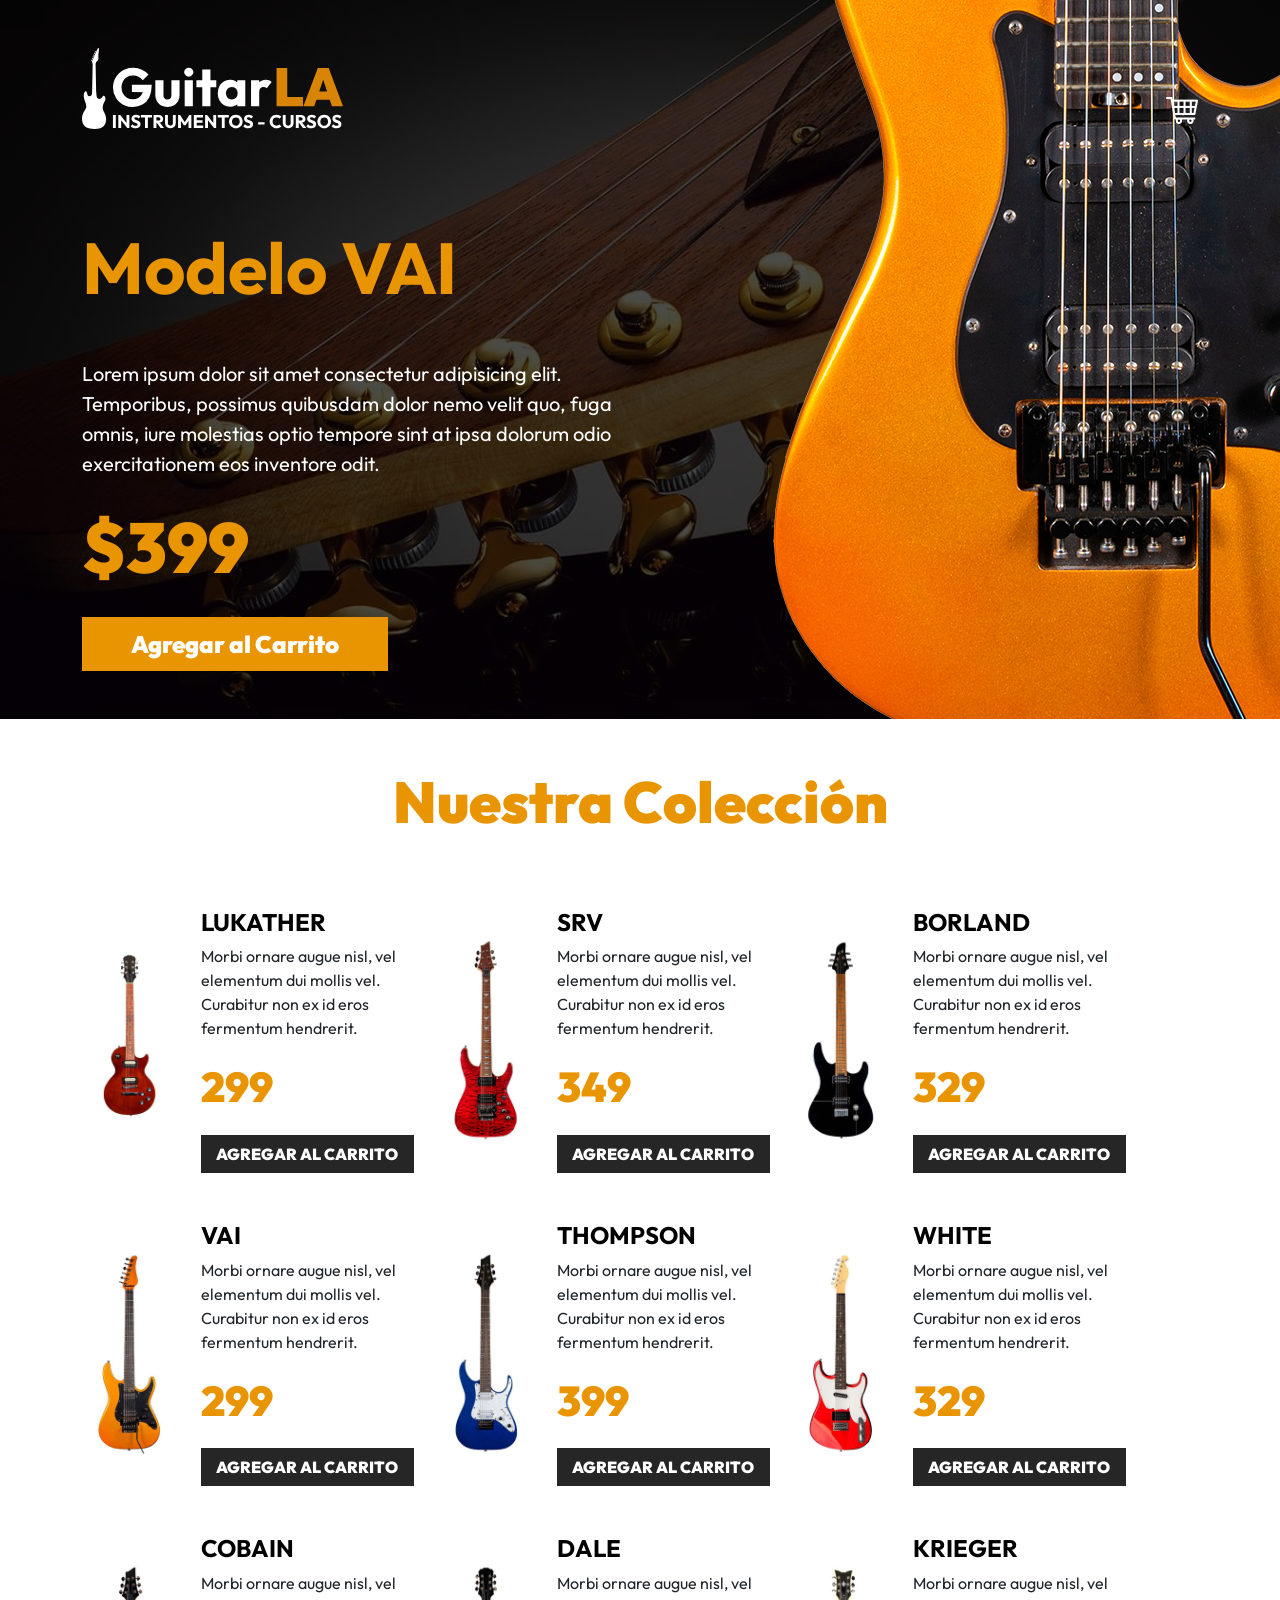
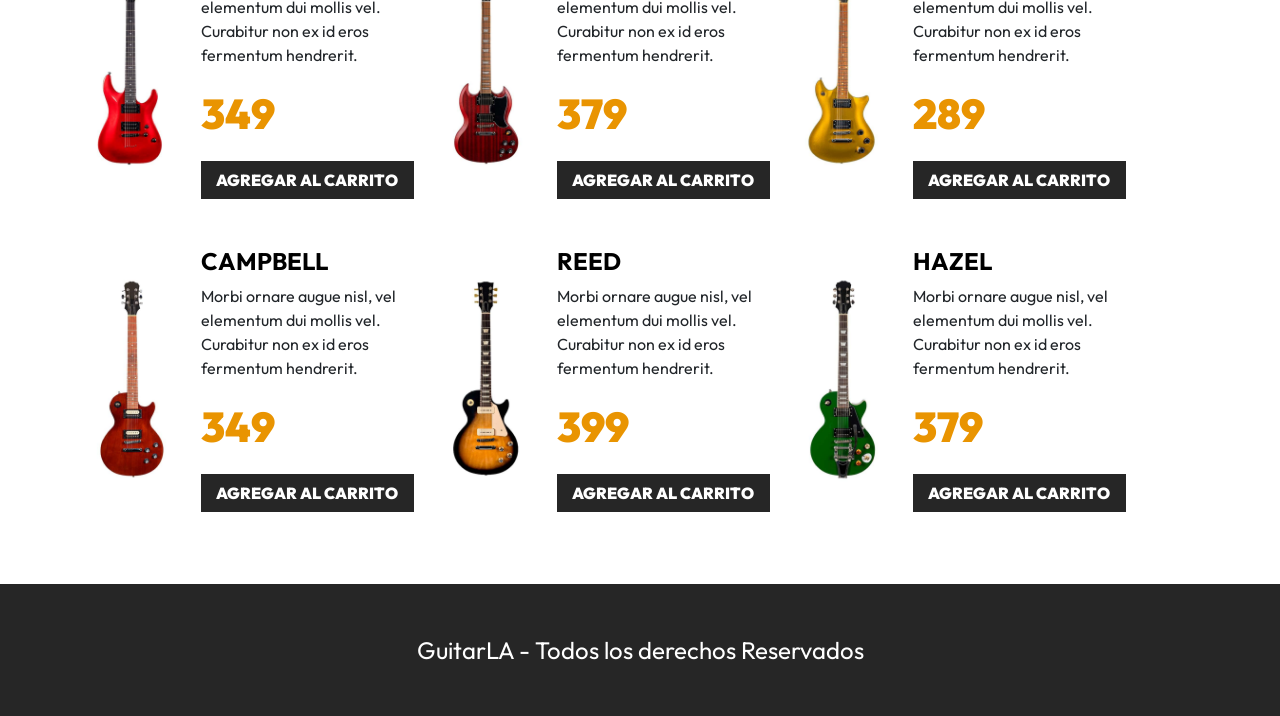
==== GuitarsApp/index.html @ dcee27e7 "01 Load guitars" ====
<!DOCTYPE html>
<html lang="es">

<head>
    <meta charset="UTF-8">
    <meta http-equiv="X-UA-Compatible" content="IE=edge">
    <meta name="viewport" content="width=device-width, initial-scale=1.0">
    <title>GuitarLA</title>
    <link rel="preconnect" href="https://fonts.googleapis.com">
    <link rel="preconnect" href="https://fonts.gstatic.com" crossorigin>
    <link href="https://fonts.googleapis.com/css2?family=Outfit:wght@400;700;900&display=swap" rel="stylesheet">
    <link rel="stylesheet" href="./css/style.css">
</head>

<body>
    <header class="py-5 header">
        <div class="container-xl">
            <div class="row justify-content-center justify-content-md-between">
                <div class="col-8 col-md-3">
                    <a href="./index.html">
                        <img class="img-fluid" src="./img/logo.svg" alt="imagen logo">
                    </a>
                </div>
                <nav class="col-md-6 a mt-5 d-flex align-items-start justify-content-end">
                    <div class="carrito">
                        <img class="img-fluid" src="./img/carrito.png" alt="imagen carrito" />

                        <div id="carrito" class="bg-white p-3">
                            <p class="text-center">El carrito esta vacio</p>
                            <table class="w-100 table">
                                <thead>
                                    <tr>
                                        <th>Imagen</th>
                                        <th>Nombre</th>
                                        <th>Precio</th>
                                        <th>Cantidad</th>
                                        <th></th>
                                    </tr>
                                </thead>
                                <tbody>
                                    <tr>
                                        <td>
                                            <img class="img-fluid" src="./img/guitarra_02.jpg" alt="imagen guitarra">
                                        </td>
                                        <td>SRV</td>
                                        <td class="fw-bold">
                                            $299
                                        </td>
                                        <td class="flex align-items-start gap-4">
                                            <button type="button" class="btn btn-dark">
                                                -
                                            </button>
                                            1
                                            <button type="button" class="btn btn-dark">
                                                +
                                            </button>
                                        </td>
                                        <td>
                                            <button class="btn btn-danger" type="button">
                                                X
                                            </button>
                                        </td>
                                    </tr>
                                </tbody>
                            </table>

                            <p class="text-end">Total pagar: <span class="fw-bold">$899</span></p>
                            <button class="btn btn-dark w-100 mt-3 p-2">Vaciar Carrito</button>
                        </div>
                    </div>
                </nav>
            </div><!--.row-->

            <div class="row mt-5">
                <div class="col-md-6 text-center text-md-start pt-5">
                    <h1 class="display-2 fw-bold">Modelo VAI</h1>
                    <p class="mt-5 fs-5 text-white">Lorem ipsum dolor sit amet consectetur adipisicing elit. Temporibus,
                        possimus quibusdam dolor nemo velit quo, fuga omnis, iure molestias optio tempore sint at ipsa
                        dolorum odio exercitationem eos inventore odit.</p>
                    <p class="text-primary fs-1 fw-black">$399</p>
                    <button type="button" class="btn fs-4 bg-primary text-white py-2 px-5">Agregar al Carrito</button>
                </div>
            </div>
        </div>

        <img class="header-guitarra" src="./img/header_guitarra.png" alt="imagen header">
    </header>

    <main class="container-xl mt-5">
        <h2 class="text-center">Nuestra Colección</h2>

        <div class="row mt-5">
        </div>
    </main>


    <footer class="bg-dark mt-5 py-5">
        <div class="container-xl">
            <p class="text-white text-center fs-4 mt-4 m-md-0">GuitarLA - Todos los derechos Reservados</p>
        </div>
    </footer>
    <script src="./js/app.js" type="module"></script>
</body>

</html>
---- GuitarsApp/css/style.css ----
@charset "UTF-8";





.fw-black {
  font-weight: 900;
}

.btn-dark {
  text-transform: uppercase;
}

.carrito {
  background-color: transparent;
  border: none;
  max-width: 2rem;
  position: relative;
  z-index: 100;
}

.carrito #carrito {
  display: none;
  position: absolute;
}

.carrito:hover #carrito {
  display: block;
  background-color: white;
  padding: 10px;
  height: fit-content;
  min-width: 350px;
  width: fit-content;
  top: 100%;
  right: 0;
  left: unset;
  margin-left: unset;
  margin-right: unset;
}

#carrito img {
  width: 30px;
}

#carrito .btn-danger {
  font-size: 10px;
  border-radius: 50%;
  padding: 5px 9px;
}

#carrito .btn-dark {
  padding: 0 2px;
  margin: 0 3px;
}
.m-0 {
  margin: 0;
}
/*!
 * Bootstrap  v5.2.3 (https://getbootstrap.com/)
 * Copyright 2011-2022 The Bootstrap Authors
 * Copyright 2011-2022 Twitter, Inc.
 * Licensed under MIT (https://github.com/twbs/bootstrap/blob/main/LICENSE)
 */
:root {
  --bs-blue: #0d6efd;
  --bs-indigo: #6610f2;
  --bs-purple: #6f42c1;
  --bs-pink: #d63384;
  --bs-red: #dc3545;
  --bs-orange: #fd7e14;
  --bs-yellow: #ffc107;
  --bs-green: #198754;
  --bs-teal: #20c997;
  --bs-cyan: #0dcaf0;
  --bs-black: #000;
  --bs-white: #FFF;
  --bs-gray: #6c757d;
  --bs-gray-dark: #343a40;
  --bs-gray-100: #f8f9fa;
  --bs-gray-200: #e9ecef;
  --bs-gray-300: #dee2e6;
  --bs-gray-400: #ced4da;
  --bs-gray-500: #adb5bd;
  --bs-gray-600: #6c757d;
  --bs-gray-700: #495057;
  --bs-gray-800: #343a40;
  --bs-gray-900: #212529;
  --bs-primary: #e99401;
  --bs-secondary: #6c757d;
  --bs-success: #198754;
  --bs-info: #0dcaf0;
  --bs-warning: #ffc107;
  --bs-danger: #dc3545;
  --bs-light: #f8f9fa;
  --bs-dark: #262626;
  --bs-primary-rgb: 233, 148, 1;
  --bs-secondary-rgb: 108, 117, 125;
  --bs-success-rgb: 25, 135, 84;
  --bs-info-rgb: 13, 202, 240;
  --bs-warning-rgb: 255, 193, 7;
  --bs-danger-rgb: 220, 53, 69;
  --bs-light-rgb: 248, 249, 250;
  --bs-dark-rgb: 38, 38, 38;
  --bs-white-rgb: 255, 255, 255;
  --bs-black-rgb: 0, 0, 0;
  --bs-body-color-rgb: 33, 37, 41;
  --bs-body-bg-rgb: 255, 255, 255;
  --bs-font-sans-serif: system-ui, -apple-system, "Segoe UI", Roboto, "Helvetica Neue", "Noto Sans", "Liberation Sans", Arial, sans-serif, "Apple Color Emoji", "Segoe UI Emoji", "Segoe UI Symbol", "Noto Color Emoji";
  --bs-font-monospace: SFMono-Regular, Menlo, Monaco, Consolas, "Liberation Mono", "Courier New", monospace;
  --bs-gradient: linear-gradient(180deg, rgba(255, 255, 255, 0.15), rgba(255, 255, 255, 0));
  --bs-body-font-family: Outfit, sans-serif;
  --bs-body-font-size: 1rem;
  --bs-body-font-weight: 400;
  --bs-body-line-height: 1.5;
  --bs-body-color: #212529;
  --bs-body-bg: #FFF;
  --bs-border-width: 1px;
  --bs-border-style: solid;
  --bs-border-color: #dee2e6;
  --bs-border-color-translucent: rgba(0, 0, 0, 0.175);
  --bs-border-radius: 0.375rem;
  --bs-border-radius-sm: 0.25rem;
  --bs-border-radius-lg: 0.5rem;
  --bs-border-radius-xl: 1rem;
  --bs-border-radius-2xl: 2rem;
  --bs-border-radius-pill: 50rem;
  --bs-link-color: #FFF;
  --bs-link-hover-color: #FFF;
  --bs-code-color: #d63384;
  --bs-highlight-bg: #fff3cd;
}

*,
*::before,
*::after {
  box-sizing: border-box;
}

@media (prefers-reduced-motion: no-preference) {
  :root {
    scroll-behavior: smooth;
  }
}

body {
  margin: 0;
  font-family: var(--bs-body-font-family);
  font-size: var(--bs-body-font-size);
  font-weight: var(--bs-body-font-weight);
  line-height: var(--bs-body-line-height);
  color: var(--bs-body-color);
  text-align: var(--bs-body-text-align);
  background-color: var(--bs-body-bg);
  -webkit-text-size-adjust: 100%;
  -webkit-tap-highlight-color: rgba(0, 0, 0, 0);
}

 h3, .h3, h2, .h2, h1, .h1 {
  margin-top: 0;
  margin-bottom: 0.5rem;
  font-family: "Outfit", sans-serif;
  font-weight: 900;
  line-height: 1.2;
  color: #e99401;
}

h1, .h1 {
  font-size: calc(1.565rem + 3.78vw);
}
@media (min-width: 1200px) {
  h1, .h1 {
    font-size: 4.4rem;
  }
}

h2, .h2 {
  font-size: calc(1.485rem + 2.82vw);
}
@media (min-width: 1200px) {
  h2, .h2 {
    font-size: 3.6rem;
  }
}

h3, .h3 {
  font-size: calc(1.385rem + 1.62vw);
}
@media (min-width: 1200px) {
  h3, .h3 {
    font-size: 2.6rem;
  }
}

p {
  margin-top: 0;
  margin-bottom: 1rem;
}

a {
  color: var(--bs-link-color);
  text-decoration: none;
}
a:hover {
  color: var(--bs-link-hover-color);
}

a:not([href]):not([class]), a:not([href]):not([class]):hover {
  color: inherit;
  text-decoration: none;
}

img,
svg {
  vertical-align: middle;
}

table {
  caption-side: bottom;
  border-collapse: collapse;
}

th {
  text-align: inherit;
  text-align: -webkit-match-parent;
}

thead,
tbody,
tr,
td,
th {
  border-color: inherit;
  border-style: solid;
  border-width: 0;
}

button {
  border-radius: 0;
}

button:focus:not(:focus-visible) {
  outline: 0;
}


button {
  margin: 0;
  font-family: inherit;
  font-size: inherit;
  line-height: inherit;
}

button {
  text-transform: none;
}

button,
[type=button] {
  -webkit-appearance: button;
}
button:not(:disabled),
[type=button]:not(:disabled) {
  cursor: pointer;
}

::-moz-focus-inner {
  padding: 0;
  border-style: none;
}

::-webkit-datetime-edit-fields-wrapper,
::-webkit-datetime-edit-text,
::-webkit-datetime-edit-minute,
::-webkit-datetime-edit-hour-field,
::-webkit-datetime-edit-day-field,
::-webkit-datetime-edit-month-field,
::-webkit-datetime-edit-year-field {
  padding: 0;
}

::-webkit-inner-spin-button {
  height: auto;
}

/* rtl:raw:
[type="tel"],
[type="url"],
[type="email"],
[type="number"] {
  direction: ltr;
}
*/
::-webkit-search-decoration {
  -webkit-appearance: none;
}

::-webkit-color-swatch-wrapper {
  padding: 0;
}

::file-selector-button {
  font: inherit;
  -webkit-appearance: button;
}

.display-2 {
  font-size: calc(1.575rem + 3.9vw);
  font-weight: 300;
  line-height: 1.2;
}
@media (min-width: 1200px) {
  .display-2 {
    font-size: 4.5rem;
  }
}

.img-fluid {
  max-width: 100%;
  height: auto;
}


.container-xl {
  --bs-gutter-x: 1.5rem;
  --bs-gutter-y: 0;
  width: 100%;
  padding-right: calc(var(--bs-gutter-x) * 0.5);
  padding-left: calc(var(--bs-gutter-x) * 0.5);
  margin-right: auto;
  margin-left: auto;
}
@media (min-width: 1200px) {
  .container-xl {
    max-width: 1140px;
  }
}
@media (min-width: 1400px) {
   .container-xl {
    max-width: 1320px;
  }
}
.row {
  --bs-gutter-x: 1.5rem;
  --bs-gutter-y: 0;
  display: flex;
  flex-wrap: wrap;
  margin-top: calc(-1 * var(--bs-gutter-y));
  margin-right: calc(-0.5 * var(--bs-gutter-x));
  margin-left: calc(-0.5 * var(--bs-gutter-x));
}
.row > * {
  flex-shrink: 0;
  width: 100%;
  max-width: 100%;
  padding-right: calc(var(--bs-gutter-x) * 0.5);
  padding-left: calc(var(--bs-gutter-x) * 0.5);
  margin-top: var(--bs-gutter-y);
}

.col-4 {
  flex: 0 0 auto;
  width: 33.33333333%;
}

.col-8 {
  flex: 0 0 auto;
  width: 66.66666667%;
}
@media (min-width: 768px) {
  .col-md-3 {
    flex: 0 0 auto;
    width: 25%;
  }
  .col-md-6 {
    flex: 0 0 auto;
    width: 50%;
  }
}
@media (min-width: 992px) {
  .col-lg-4 {
    flex: 0 0 auto;
    width: 33.33333333%;
  }
}
.table {
  --bs-table-color: var(--bs-body-color);
  --bs-table-bg: transparent;
  --bs-table-border-color: var(--bs-border-color);
  --bs-table-accent-bg: transparent;
  --bs-table-striped-color: var(--bs-body-color);
  --bs-table-striped-bg: rgba(0, 0, 0, 0.05);
  --bs-table-active-color: var(--bs-body-color);
  --bs-table-active-bg: rgba(0, 0, 0, 0.1);
  --bs-table-hover-color: var(--bs-body-color);
  --bs-table-hover-bg: rgba(0, 0, 0, 0.075);
  width: 100%;
  margin-bottom: 1rem;
  color: var(--bs-table-color);
  vertical-align: top;
  border-color: var(--bs-table-border-color);
}
.table > :not(caption) > * > * {
  padding: 0.5rem 0.5rem;
  background-color: var(--bs-table-bg);
  border-bottom-width: 1px;
  box-shadow: inset 0 0 0 9999px var(--bs-table-accent-bg);
}
.table > tbody {
  vertical-align: inherit;
}
.table > thead {
  vertical-align: bottom;
}

.btn {
  --bs-btn-padding-x: 0.75rem;
  --bs-btn-padding-y: 0.375rem;
  --bs-btn-font-family: ;
  --bs-btn-font-size: 1rem;
  --bs-btn-font-weight: 900;
  --bs-btn-line-height: 1.5;
  --bs-btn-color: #212529;
  --bs-btn-bg: transparent;
  --bs-btn-border-width: 1px;
  --bs-btn-border-color: transparent;
  --bs-btn-border-radius: 0;
  --bs-btn-hover-border-color: transparent;
  --bs-btn-box-shadow: inset 0 1px 0 rgba(255, 255, 255, 0.15), 0 1px 1px rgba(0, 0, 0, 0.075);
  --bs-btn-disabled-opacity: 0.65;
  --bs-btn-focus-box-shadow: 0 0 0 0.25rem rgba(var(--bs-btn-focus-shadow-rgb), .5);
  display: inline-block;
  padding: var(--bs-btn-padding-y) var(--bs-btn-padding-x);
  font-family: var(--bs-btn-font-family);
  font-size: var(--bs-btn-font-size);
  font-weight: var(--bs-btn-font-weight);
  line-height: var(--bs-btn-line-height);
  color: var(--bs-btn-color);
  text-align: center;
  vertical-align: middle;
  cursor: pointer;
  user-select: none;
  border: var(--bs-btn-border-width) solid var(--bs-btn-border-color);
  border-radius: var(--bs-btn-border-radius);
  background-color: var(--bs-btn-bg);
  transition: color 0.15s ease-in-out, background-color 0.15s ease-in-out, border-color 0.15s ease-in-out, box-shadow 0.15s ease-in-out;
}
@media (prefers-reduced-motion: reduce) {
  .btn {
    transition: none;
  }
}
.btn:hover {
  color: var(--bs-btn-hover-color);
  background-color: var(--bs-btn-hover-bg);
  border-color: var(--bs-btn-hover-border-color);
}
.btn:focus-visible {
  color: var(--bs-btn-hover-color);
  background-color: var(--bs-btn-hover-bg);
  border-color: var(--bs-btn-hover-border-color);
  outline: 0;
  box-shadow: var(--bs-btn-focus-box-shadow);
}
 :not(.btn-check) + .btn:active, .btn:first-child:active {
  color: var(--bs-btn-active-color);
  background-color: var(--bs-btn-active-bg);
  border-color: var(--bs-btn-active-border-color);
}
 :not(.btn-check) + .btn:active:focus-visible, .btn:first-child:active:focus-visible {
  box-shadow: var(--bs-btn-focus-box-shadow);
}
.btn:disabled {
  color: var(--bs-btn-disabled-color);
  pointer-events: none;
  background-color: var(--bs-btn-disabled-bg);
  border-color: var(--bs-btn-disabled-border-color);
  opacity: var(--bs-btn-disabled-opacity);
}

.btn-danger {
  --bs-btn-color: #FFF;
  --bs-btn-bg: #dc3545;
  --bs-btn-border-color: #dc3545;
  --bs-btn-hover-color: #FFF;
  --bs-btn-hover-bg: #bb2d3b;
  --bs-btn-hover-border-color: #b02a37;
  --bs-btn-focus-shadow-rgb: 225, 83, 97;
  --bs-btn-active-color: #FFF;
  --bs-btn-active-bg: #b02a37;
  --bs-btn-active-border-color: #a52834;
  --bs-btn-active-shadow: inset 0 3px 5px rgba(0, 0, 0, 0.125);
  --bs-btn-disabled-color: #FFF;
  --bs-btn-disabled-bg: #dc3545;
  --bs-btn-disabled-border-color: #dc3545;
}

.btn-dark {
  --bs-btn-color: #FFF;
  --bs-btn-bg: #262626;
  --bs-btn-border-color: #262626;
  --bs-btn-hover-color: #FFF;
  --bs-btn-hover-bg: #474747;
  --bs-btn-hover-border-color: #3c3c3c;
  --bs-btn-focus-shadow-rgb: 71, 71, 71;
  --bs-btn-active-color: #FFF;
  --bs-btn-active-bg: #515151;
  --bs-btn-active-border-color: #3c3c3c;
  --bs-btn-active-shadow: inset 0 3px 5px rgba(0, 0, 0, 0.125);
  --bs-btn-disabled-color: #FFF;
  --bs-btn-disabled-bg: #262626;
  --bs-btn-disabled-border-color: #262626;
}

.nav {
  --bs-nav-link-padding-x: 1rem;
  --bs-nav-link-padding-y: 0.5rem;
  --bs-nav-link-font-weight: ;
  --bs-nav-link-color: var(--bs-link-color);
  --bs-nav-link-hover-color: var(--bs-link-hover-color);
  --bs-nav-link-disabled-color: #6c757d;
  display: flex;
  flex-wrap: wrap;
  padding-left: 0;
  margin-bottom: 0;
  list-style: none;
}

@keyframes progress-bar-stripes {
  0% {
    background-position-x: 1rem;
  }
}

/* rtl:begin:ignore */

/* rtl:end:ignore */

/* rtl:begin:ignore */

/* rtl:end:ignore */

/* rtl:begin:ignore */

/* rtl:end:ignore */

/* rtl:begin:ignore */

/* rtl:end:ignore */

/* rtl:options: {
  "autoRename": true,
  "stringMap":[ {
    "name"    : "prev-next",
    "search"  : "prev",
    "replace" : "next"
  } ]
} */

@keyframes spinner-border {
  to {
    transform: rotate(360deg) /* rtl:ignore */;
  }
}

@keyframes spinner-grow {
  0% {
    transform: scale(0);
  }
  50% {
    opacity: 1;
    transform: none;
  }
}

@keyframes placeholder-glow {
  50% {
    opacity: 0.2;
  }
}

@keyframes placeholder-wave {
  100% {
    mask-position: -200% 0%;
  }
}

.d-flex {
  display: flex !important;
}

.w-100 {
  width: 100% !important;
}

.justify-content-end {
  justify-content: flex-end !important;
}

.justify-content-center {
  justify-content: center !important;
}

.align-items-start {
  align-items: flex-start !important;
}

.align-items-center {
  align-items: center !important;
}

.my-4 {
  margin-top: 1.5rem !important;
  margin-bottom: 1.5rem !important;
}

.mt-3 {
  margin-top: 1rem !important;
}

.mt-4 {
  margin-top: 1.5rem !important;
}

.mt-5 {
  margin-top: 3rem !important;
}

.p-2 {
  padding: 0.5rem !important;
}

.p-3 {
  padding: 1rem !important;
}

.px-5 {
  padding-right: 3rem !important;
  padding-left: 3rem !important;
}

.py-2 {
  padding-top: 0.5rem !important;
  padding-bottom: 0.5rem !important;
}

.py-5 {
  padding-top: 3rem !important;
  padding-bottom: 3rem !important;
}

.pt-5 {
  padding-top: 3rem !important;
}

.gap-4 {
  gap: 1.5rem !important;
}

.fs-1 {
  font-size: calc(1.565rem + 3.78vw) !important;
}

.fs-3 {
  font-size: calc(1.385rem + 1.62vw) !important;
}

.fs-4 {
  font-size: calc(1.275rem + 0.3vw) !important;
}

.fs-5 {
  font-size: 1.25rem !important;
}

.fw-bold {
  font-weight: 700 !important;
}

.text-end {
  text-align: right !important;
}

.text-center {
  text-align: center !important;
}

.text-uppercase {
  text-transform: uppercase !important;
}

/* rtl:begin:remove */

/* rtl:end:remove */
.text-primary {
  --bs-text-opacity: 1;
  color: rgba(var(--bs-primary-rgb), var(--bs-text-opacity)) !important;
}

.text-black {
  --bs-text-opacity: 1;
  color: rgba(var(--bs-black-rgb), var(--bs-text-opacity)) !important;
}

.text-white {
  --bs-text-opacity: 1;
  color: rgba(var(--bs-white-rgb), var(--bs-text-opacity)) !important;
}

.bg-primary {
  --bs-bg-opacity: 1;
  background-color: rgba(var(--bs-primary-rgb), var(--bs-bg-opacity)) !important;
}

.bg-dark {
  --bs-bg-opacity: 1;
  background-color: rgba(var(--bs-dark-rgb), var(--bs-bg-opacity)) !important;
}

.bg-white {
  --bs-bg-opacity: 1;
  background-color: rgba(var(--bs-white-rgb), var(--bs-bg-opacity)) !important;
}
@media (min-width: 768px) {
  .justify-content-md-between {
    justify-content: space-between !important;
  }
  .m-md-0 {
    margin: 0 !important;
  }
  .text-md-start {
    text-align: left !important;
  }
}
@media (min-width: 1200px) {
  .fs-1 {
    font-size: 4.4rem !important;
  }
  .fs-3 {
    font-size: 2.6rem !important;
  }
  .fs-4 {
    font-size: 1.5rem !important;
  }
}
@keyframes animarImagen {
  0% {
    opacity: 0;
    transform: translateX(-10rem);
  }
  50% {
    opacity: 0;
  }
  100% {
    opacity: 1;
    transform: translateX(0);
  }
}
.header {
  background-image: linear-gradient(to right, rgba(0, 0, 0, 0.7), rgba(0, 0, 0, 0.7)), url("../img/header.jpg");
  /** TODO: Eliminar la sig linea **/
  background-image: linear-gradient(to right, rgba(0, 0, 0, 0.7), rgba(0, 0, 0, 0.7)), url("../img/header.jpg");
  background-position: 50%;
  background-size: cover;
  position: relative;
}
.header .header-guitarra {
  display: none;
}
@media (min-width: 992px) {
  .header .header-guitarra {
    display: block;
    position: absolute;
    right: 0;
    bottom: 0;
    animation-duration: 1s;
    animation-delay: 0s;
    animation-timing-function: ease-in-out;
    animation-name: animarImagen;
    z-index: 10;
  }
}
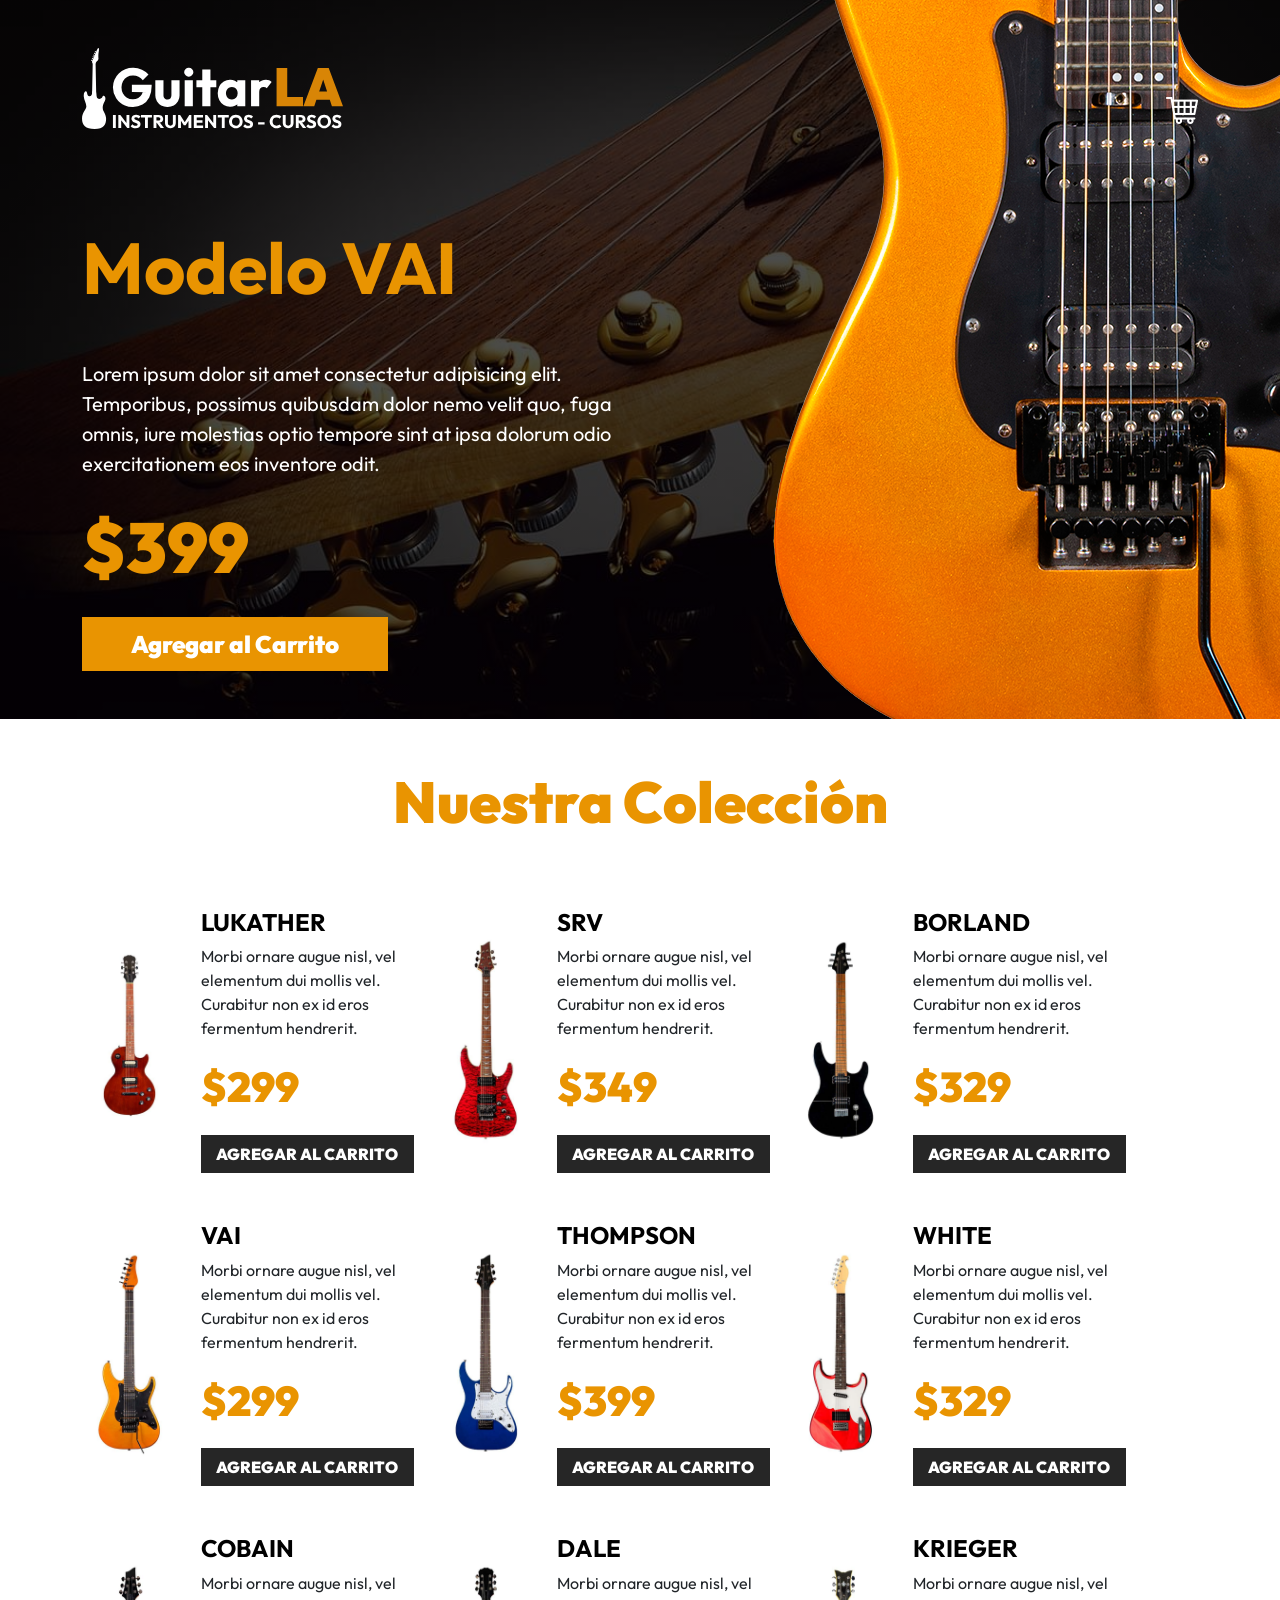
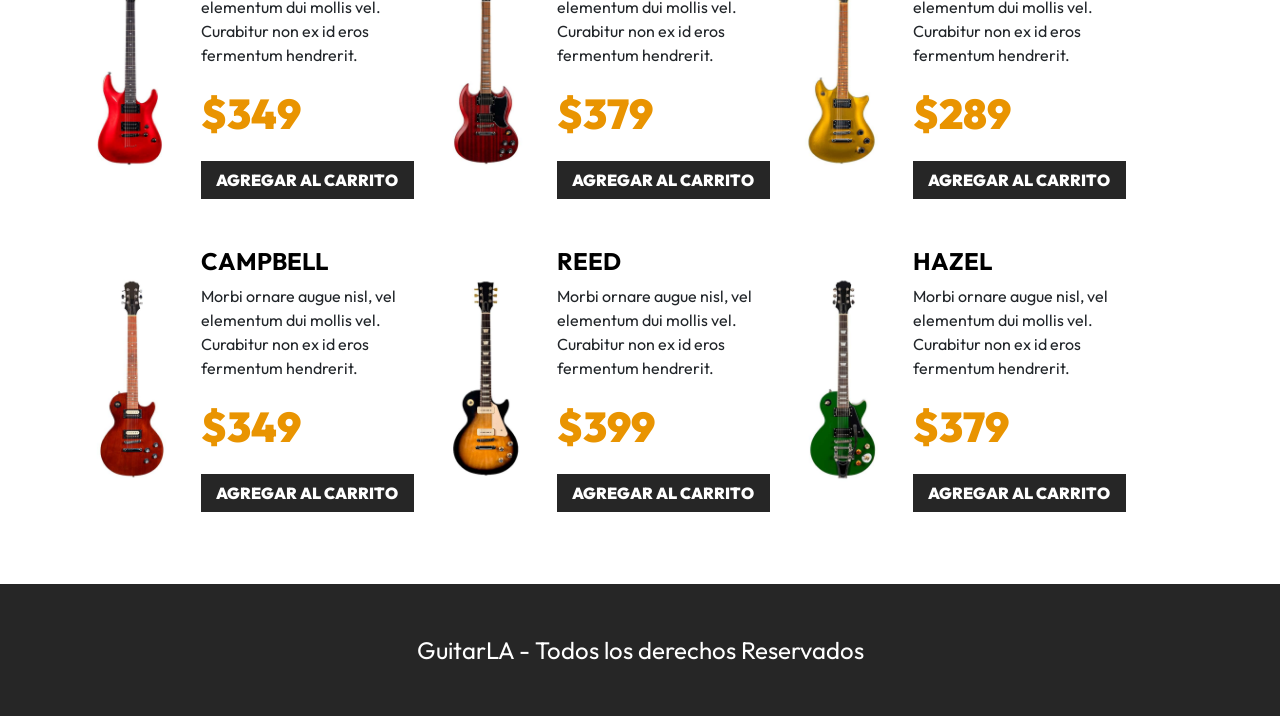
==== commit c989f8b5: "01 Load guitars" ====
--- a/GuitarsApp/index.html
+++ b/GuitarsApp/index.html
@@ -78,7 +78,13 @@
                         possimus quibusdam dolor nemo velit quo, fuga omnis, iure molestias optio tempore sint at ipsa
                         dolorum odio exercitationem eos inventore odit.</p>
                     <p class="text-primary fs-1 fw-black">$399</p>
-                    <button type="button" class="btn fs-4 bg-primary text-white py-2 px-5">Agregar al Carrito</button>
+
+                    <button
+                    data-id="${guitarra.id}"
+                    onclick="alert('Producto agregado al carrito')"
+                    type="button"
+                     class="btn fs-4 bg-primary text-white py-2 px-5"
+                    >Agregar al Carrito</button>
                 </div>
             </div>
         </div>
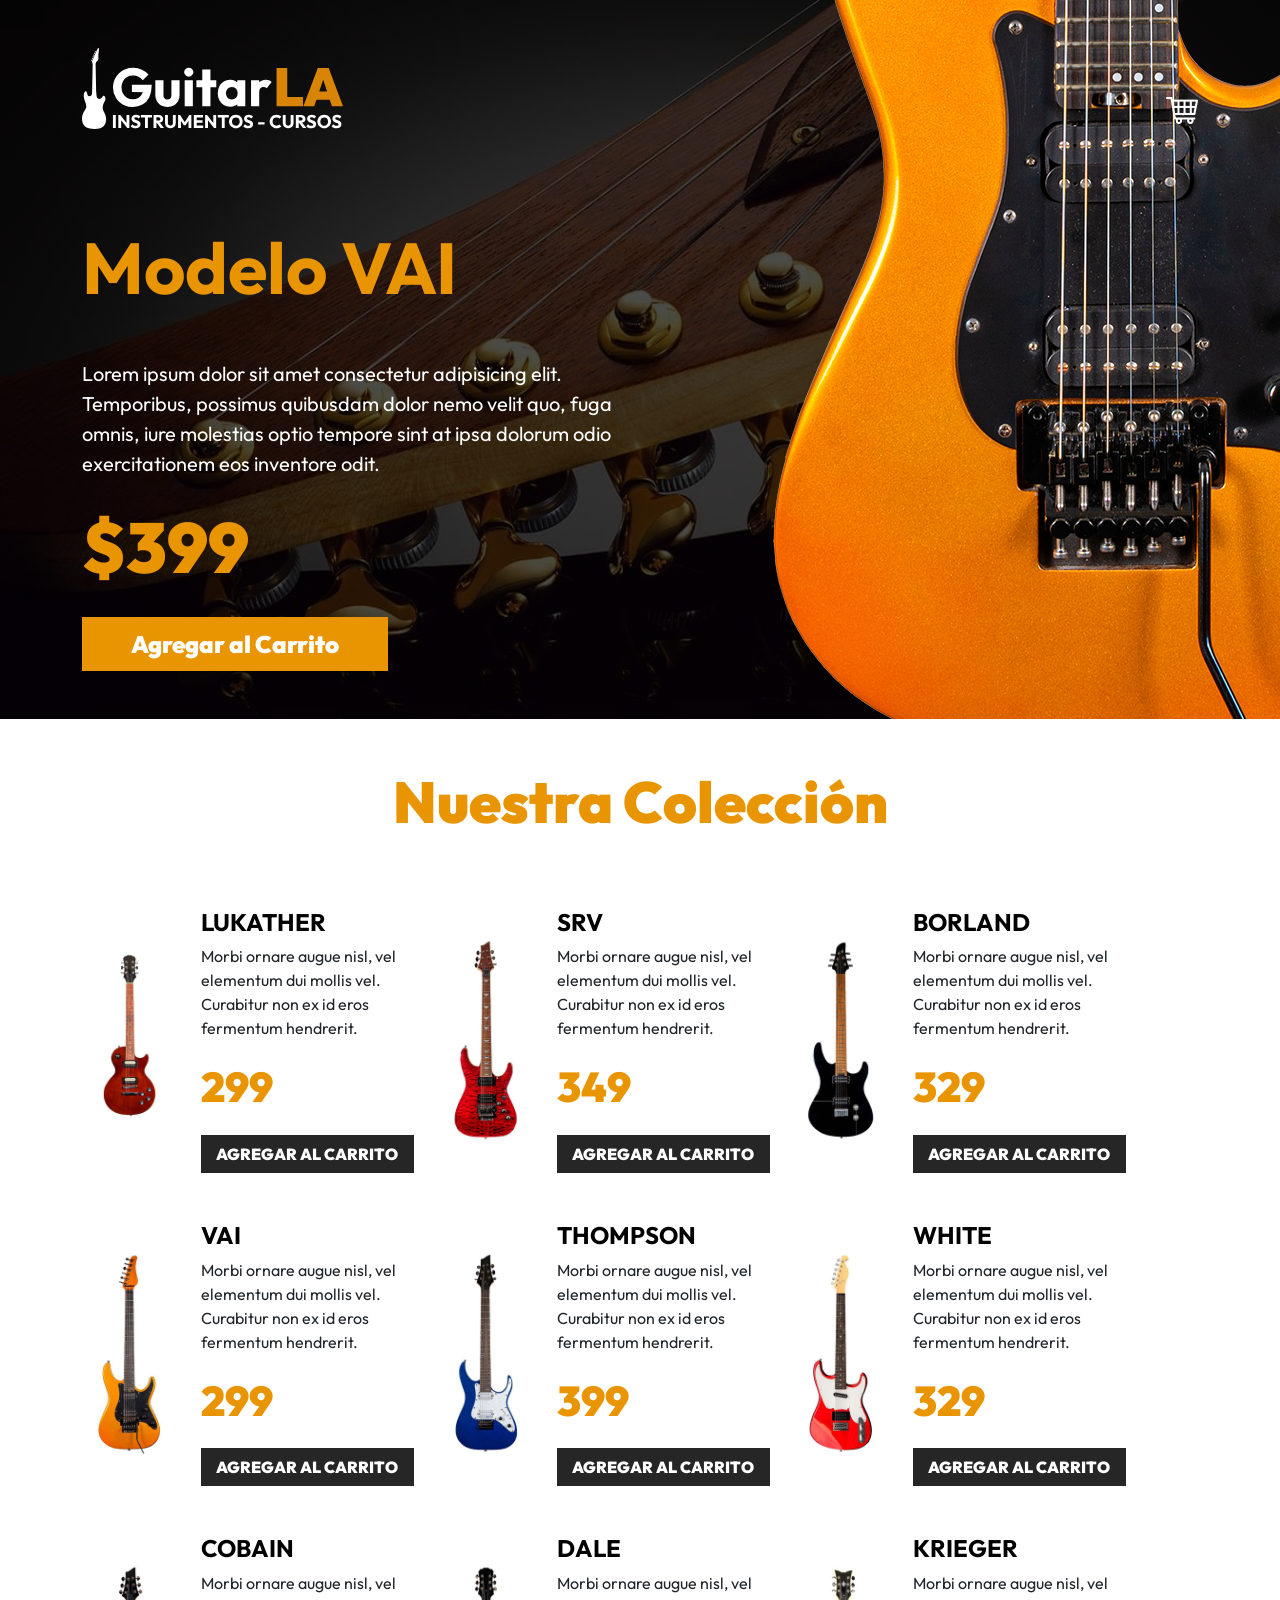
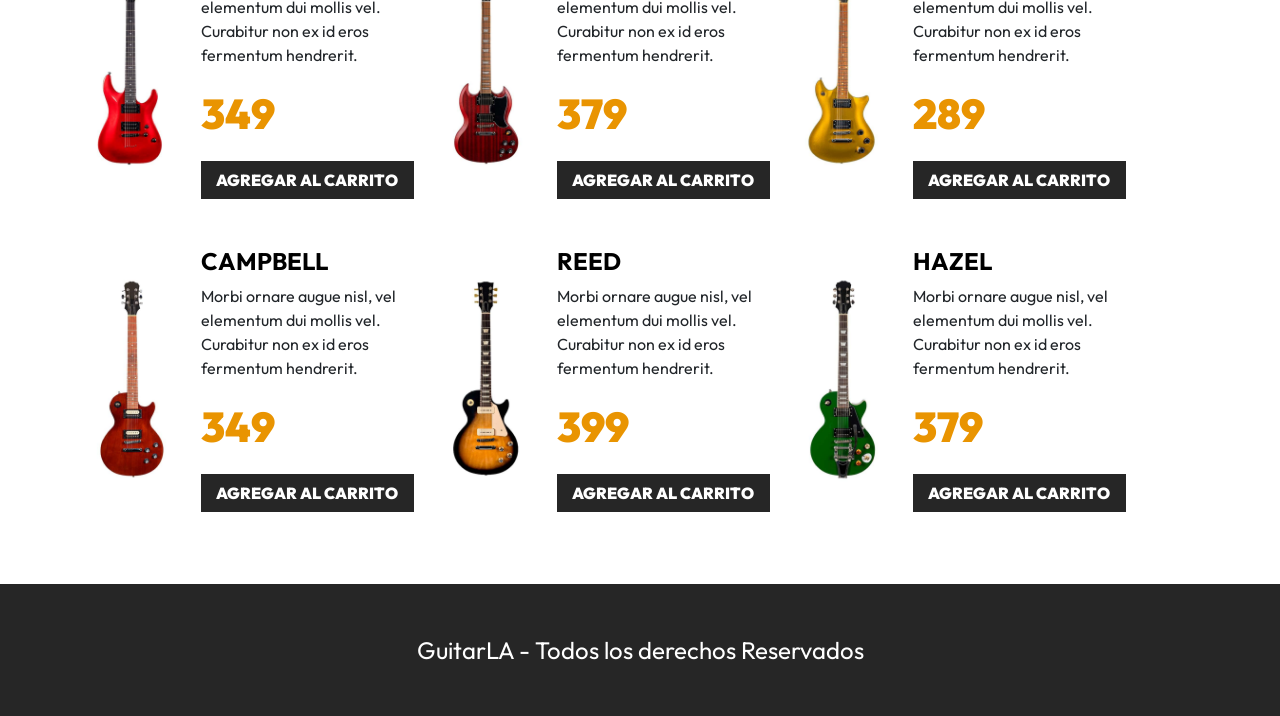
==== commit f330cf10: "04 construye carrito html" ====
--- a/GuitarsApp/index.html
+++ b/GuitarsApp/index.html
@@ -1,6 +1,5 @@
 <!DOCTYPE html>
 <html lang="es">
-
 <head>
     <meta charset="UTF-8">
     <meta http-equiv="X-UA-Compatible" content="IE=edge">
@@ -8,10 +7,9 @@
     <title>GuitarLA</title>
     <link rel="preconnect" href="https://fonts.googleapis.com">
     <link rel="preconnect" href="https://fonts.gstatic.com" crossorigin>
-    <link href="https://fonts.googleapis.com/css2?family=Outfit:wght@400;700;900&display=swap" rel="stylesheet">
+    <link href="https://fonts.googleapis.com/css2?family=Outfit:wght@400;700;900&display=swap" rel="stylesheet"> 
     <link rel="stylesheet" href="./css/style.css">
 </head>
-
 <body>
     <header class="py-5 header">
         <div class="container-xl">
@@ -22,50 +20,15 @@
                     </a>
                 </div>
                 <nav class="col-md-6 a mt-5 d-flex align-items-start justify-content-end">
-                    <div class="carrito">
+                    <div 
+                        class="carrito"
+                    >
                         <img class="img-fluid" src="./img/carrito.png" alt="imagen carrito" />
 
                         <div id="carrito" class="bg-white p-3">
-                            <p class="text-center">El carrito esta vacio</p>
-                            <table class="w-100 table">
-                                <thead>
-                                    <tr>
-                                        <th>Imagen</th>
-                                        <th>Nombre</th>
-                                        <th>Precio</th>
-                                        <th>Cantidad</th>
-                                        <th></th>
-                                    </tr>
-                                </thead>
-                                <tbody>
-                                    <tr>
-                                        <td>
-                                            <img class="img-fluid" src="./img/guitarra_02.jpg" alt="imagen guitarra">
-                                        </td>
-                                        <td>SRV</td>
-                                        <td class="fw-bold">
-                                            $299
-                                        </td>
-                                        <td class="flex align-items-start gap-4">
-                                            <button type="button" class="btn btn-dark">
-                                                -
-                                            </button>
-                                            1
-                                            <button type="button" class="btn btn-dark">
-                                                +
-                                            </button>
-                                        </td>
-                                        <td>
-                                            <button class="btn btn-danger" type="button">
-                                                X
-                                            </button>
-                                        </td>
-                                    </tr>
-                                </tbody>
-                            </table>
-
-                            <p class="text-end">Total pagar: <span class="fw-bold">$899</span></p>
-                            <button class="btn btn-dark w-100 mt-3 p-2">Vaciar Carrito</button>
+                            
+                    
+                                
                         </div>
                     </div>
                 </nav>
@@ -74,16 +37,12 @@
             <div class="row mt-5">
                 <div class="col-md-6 text-center text-md-start pt-5">
                     <h1 class="display-2 fw-bold">Modelo VAI</h1>
-                    <p class="mt-5 fs-5 text-white">Lorem ipsum dolor sit amet consectetur adipisicing elit. Temporibus,
-                        possimus quibusdam dolor nemo velit quo, fuga omnis, iure molestias optio tempore sint at ipsa
-                        dolorum odio exercitationem eos inventore odit.</p>
+                    <p class="mt-5 fs-5 text-white">Lorem ipsum dolor sit amet consectetur adipisicing elit. Temporibus, possimus quibusdam dolor nemo velit quo, fuga omnis, iure molestias optio tempore sint at ipsa dolorum odio exercitationem eos inventore odit.</p>
                     <p class="text-primary fs-1 fw-black">$399</p>
-
-                    <button
-                    data-id="${guitarra.id}"
-                    onclick="alert('Producto agregado al carrito')"
-                    type="button"
-                     class="btn fs-4 bg-primary text-white py-2 px-5"
+                    <button 
+                        onclick="alert('Diste Click!')"
+                        type="button"
+                        class="btn fs-4 bg-primary text-white py-2 px-5"
                     >Agregar al Carrito</button>
                 </div>
             </div>
@@ -96,6 +55,7 @@
         <h2 class="text-center">Nuestra Colección</h2>
 
         <div class="row mt-5">
+            
         </div>
     </main>
 
@@ -105,7 +65,6 @@
             <p class="text-white text-center fs-4 mt-4 m-md-0">GuitarLA - Todos los derechos Reservados</p>
         </div>
     </footer>
-    <script src="./js/app.js" type="module"></script>
+    <script src="./js/app.js" type="module"></script> 
 </body>
-
 </html>
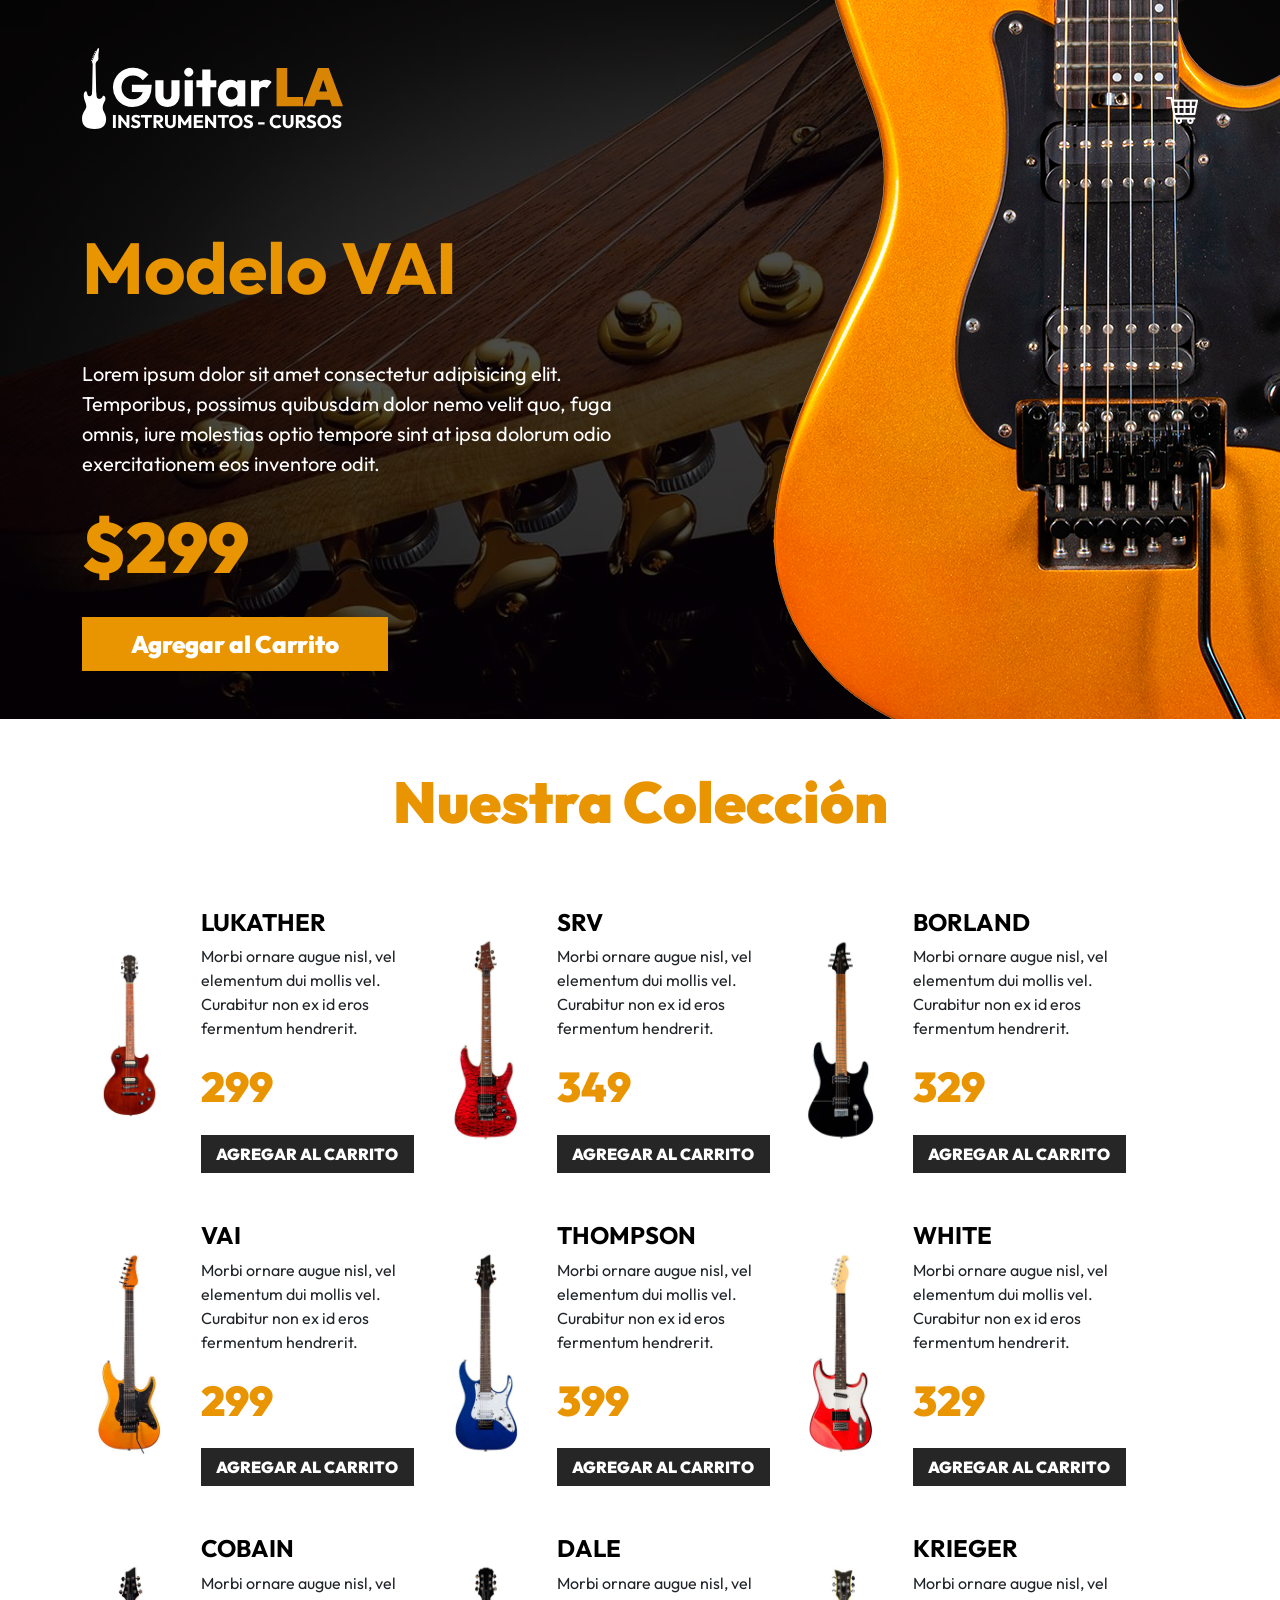
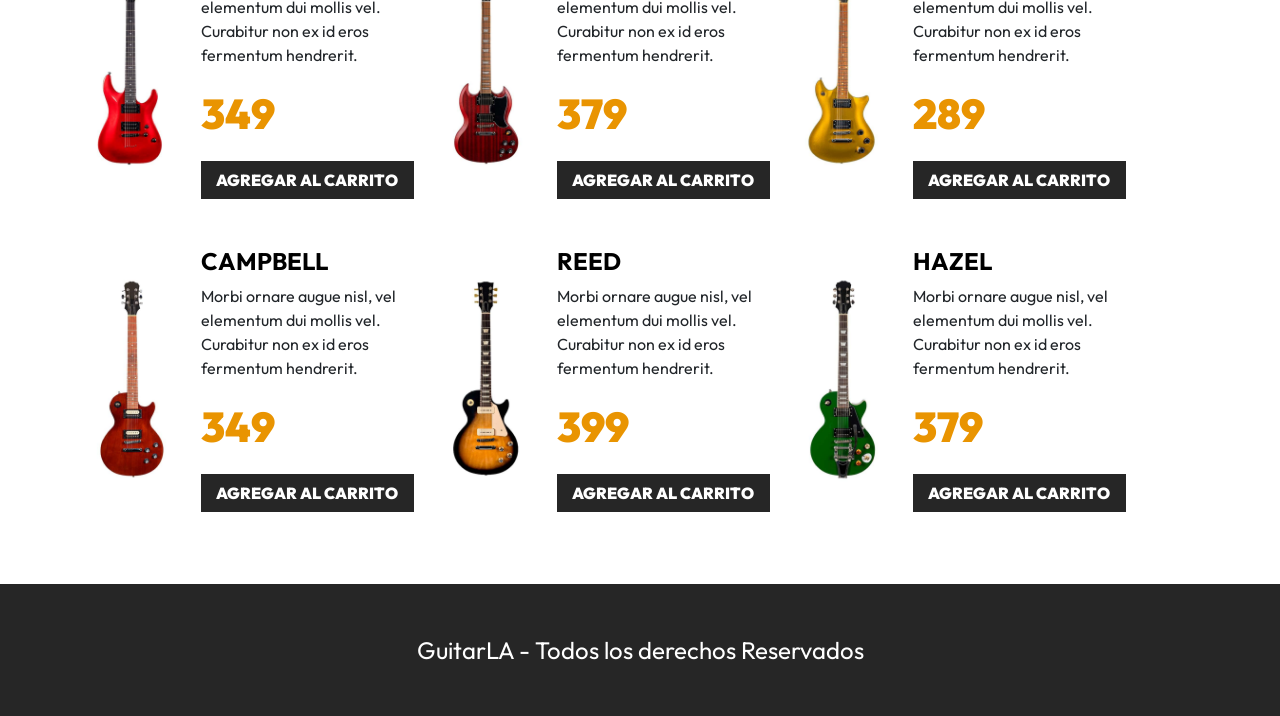
==== commit 66c4f265: "Conservar datos (localStorage)" ====
--- a/GuitarsApp/index.html
+++ b/GuitarsApp/index.html
@@ -38,9 +38,11 @@
                 <div class="col-md-6 text-center text-md-start pt-5">
                     <h1 class="display-2 fw-bold">Modelo VAI</h1>
                     <p class="mt-5 fs-5 text-white">Lorem ipsum dolor sit amet consectetur adipisicing elit. Temporibus, possimus quibusdam dolor nemo velit quo, fuga omnis, iure molestias optio tempore sint at ipsa dolorum odio exercitationem eos inventore odit.</p>
-                    <p class="text-primary fs-1 fw-black">$399</p>
+                    <p class="text-primary fs-1 fw-black">$299</p>
                     <button 
-                        onclick="alert('Diste Click!')"
+                    id="vai"
+                    data-id="4"
+                      
                         type="button"
                         class="btn fs-4 bg-primary text-white py-2 px-5"
                     >Agregar al Carrito</button>
